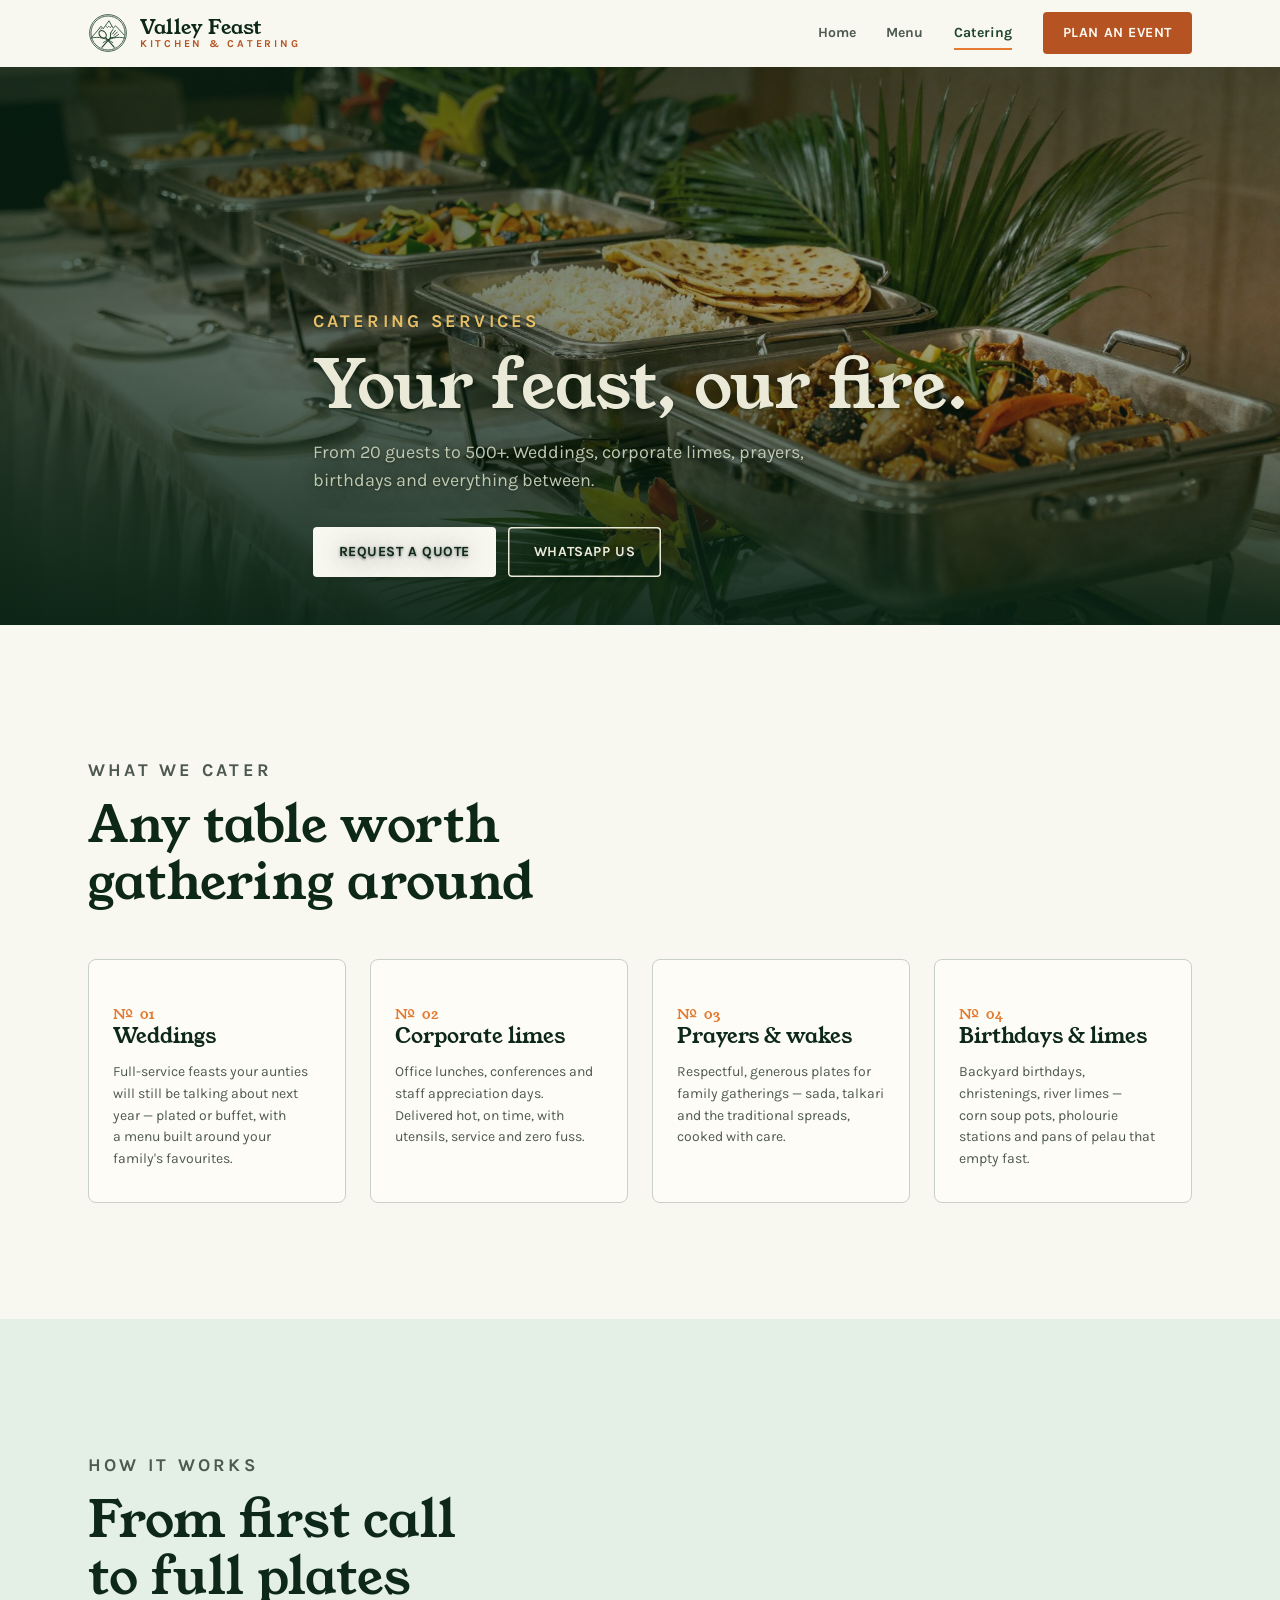
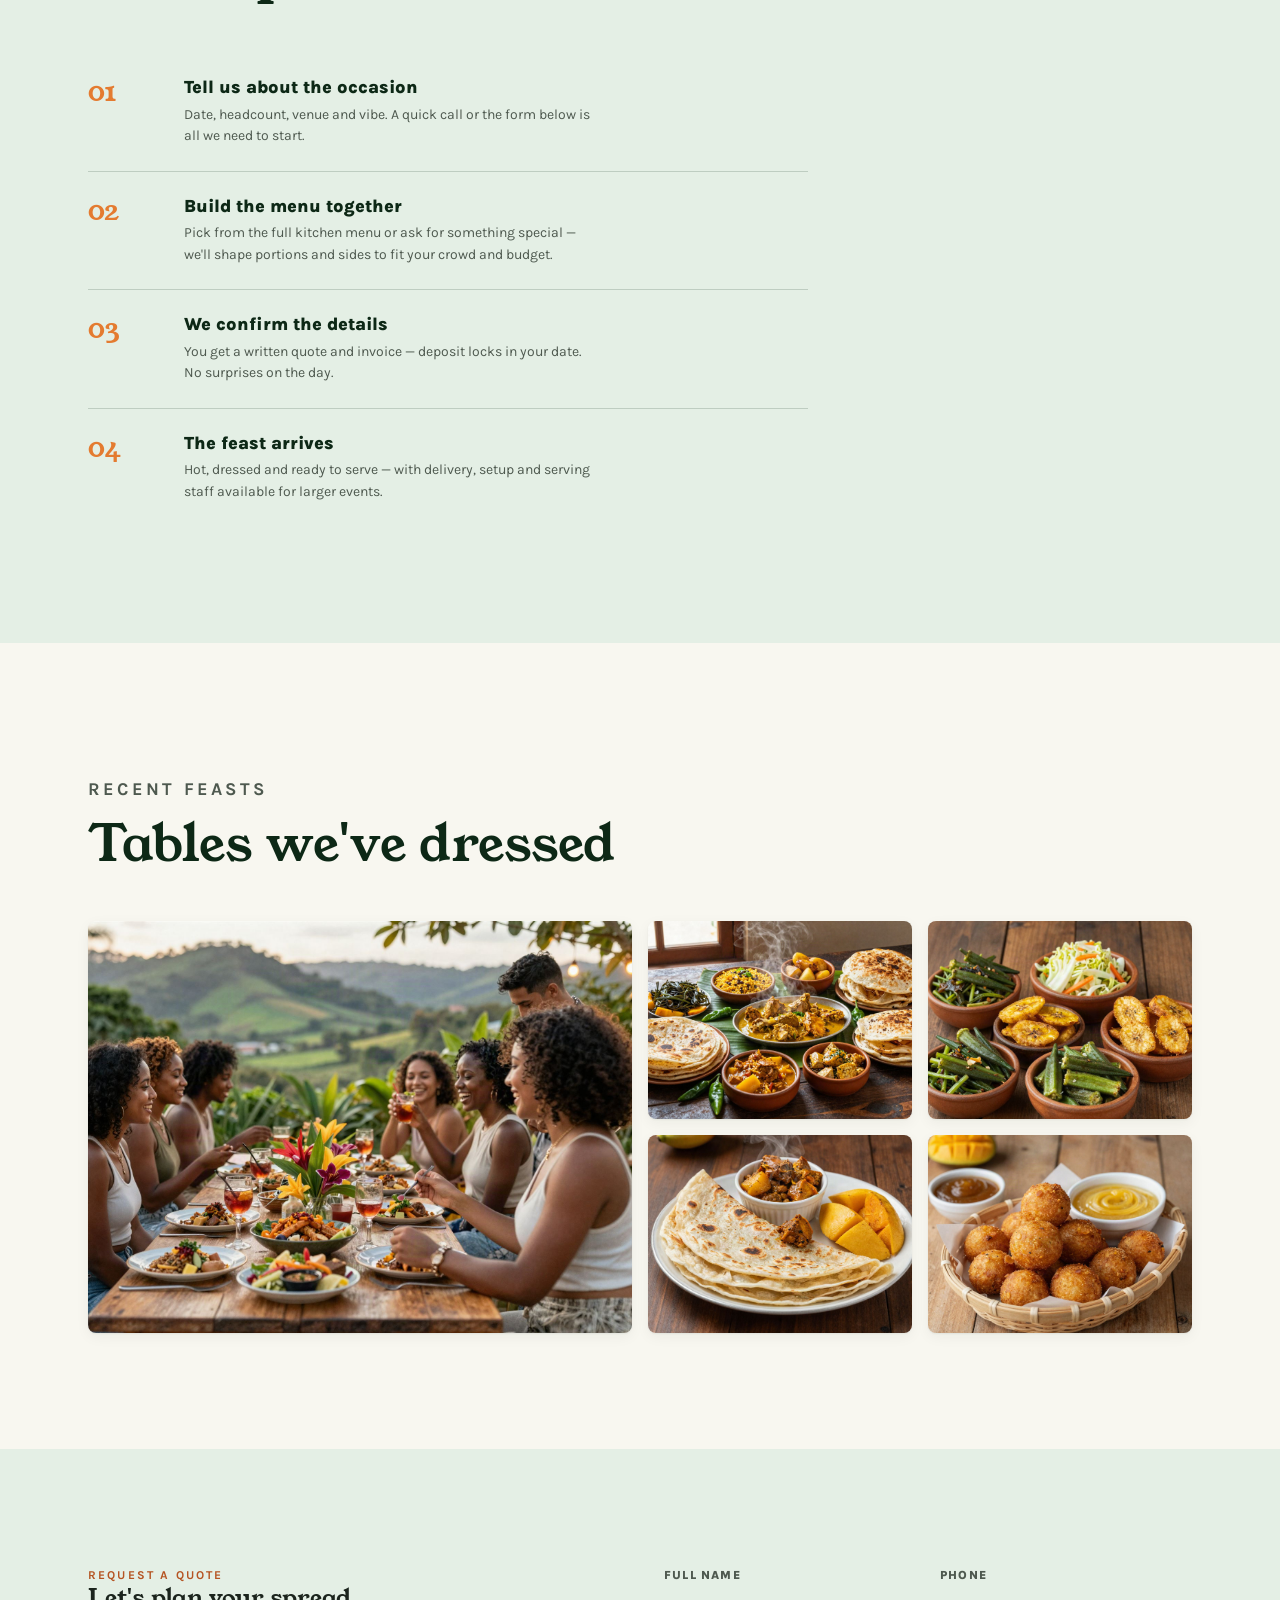
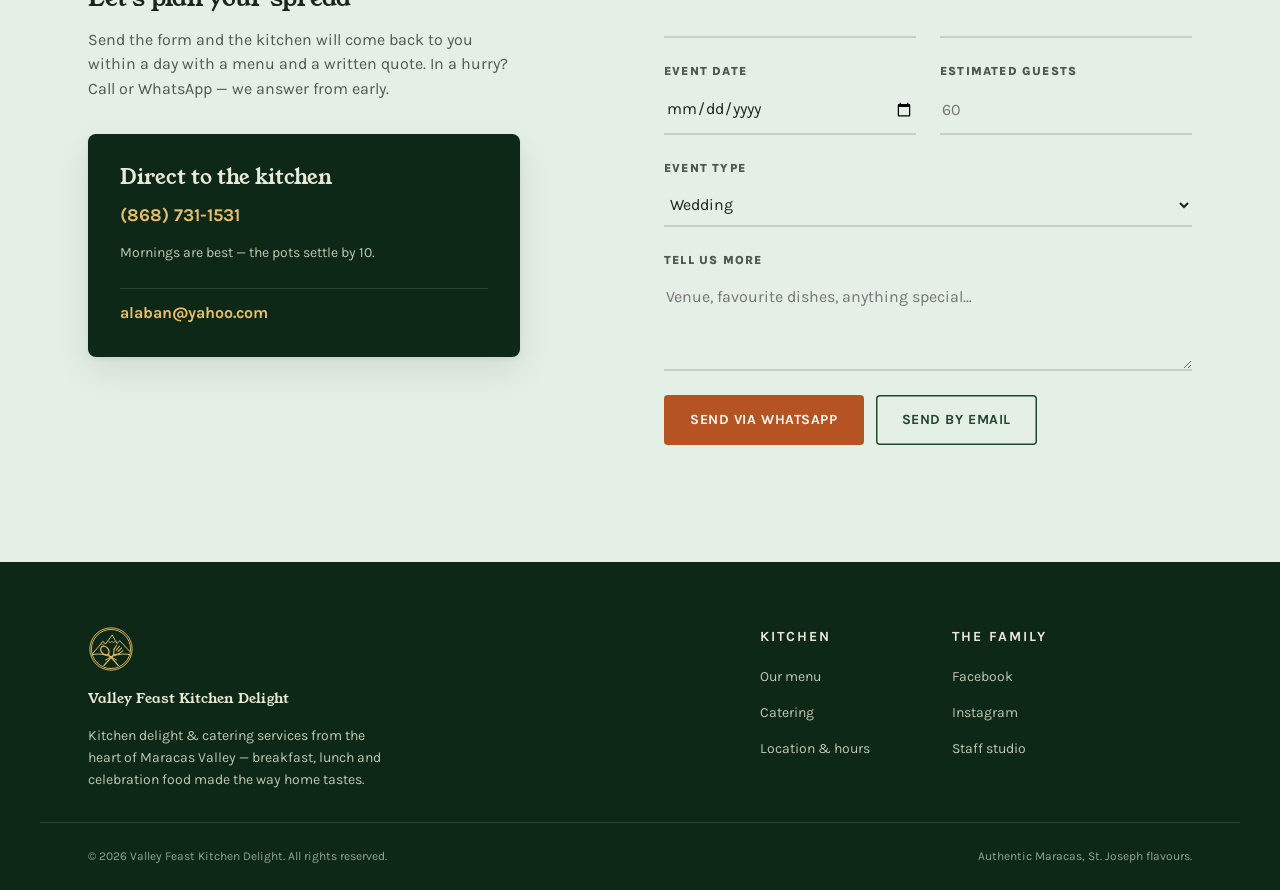
==== catering.html @ 18d293ed "Valley Feast Kitchen Delight — full site + staff studio Landing, menu and catering pages built on a " ====
<!DOCTYPE html>
<html lang="en">
<head>
<meta charset="utf-8">
<meta name="viewport" content="width=device-width, initial-scale=1.0">
<title>Catering — Valley Feast Kitchen Delight</title>
<meta name="description" content="Trinidadian catering for weddings, corporate events, prayers and parties — 20 to 500+ guests. Valley Feast brings the taste of Maracas Valley to your celebration.">
<link rel="preconnect" href="https://fonts.googleapis.com">
<link rel="preconnect" href="https://fonts.gstatic.com" crossorigin>
<link href="https://fonts.googleapis.com/css2?family=Young+Serif&family=Karla:wght@400;500;700;800&display=swap" rel="stylesheet">
<link rel="stylesheet" href="assets/css/tokens.css">
<link rel="stylesheet" href="assets/css/site.css">
<link rel="icon" type="image/svg+xml" href="assets/img/favicon.svg">
</head>
<body class="catering-page">

<header class="site-header" id="siteHeader">
  <div class="wrap site-header__inner">
    <a class="brand" href="index.html" aria-label="Valley Feast home">
      <svg class="brand__mark" viewBox="0 0 100 100" fill="none" aria-hidden="true">
        <circle cx="50" cy="50" r="46" stroke="currentColor" stroke-width="2"/>
        <circle cx="50" cy="50" r="42.5" stroke="currentColor" stroke-width="2"/>
        <path d="M9.5 60.5 L23 45 L32.5 33 L38 39.5 L52.5 19.5 L63 38 L69 32 L90.5 55" stroke="currentColor" stroke-width="2.1" stroke-linejoin="round" stroke-linecap="round"/>
        <path d="M45 33 l3.5 3.5 l3.5 -3.5 l3.5 3.5 l3.5 -3.5" stroke="currentColor" stroke-width="1.8" stroke-linejoin="round" stroke-linecap="round"/>
        <path d="M29 38.5 l2.6 2.6 l2.6 -2.6" stroke="currentColor" stroke-width="1.6" stroke-linejoin="round" stroke-linecap="round"/>
        <path d="M8.5 62.5 C 26 58, 46 63, 62 74 M91.5 62.5 C 74 58, 54 63, 38 74" stroke="currentColor" stroke-width="2.1" stroke-linecap="round"/>
        <g transform="translate(48 66) rotate(-42)">
          <ellipse cx="0" cy="-17" rx="7.8" ry="10.6" stroke="currentColor" stroke-width="2.6"/>
          <path d="M0 -6.4 V 26.5" stroke="currentColor" stroke-width="2.8" stroke-linecap="round"/>
        </g>
        <g transform="translate(52.5 66) rotate(42)">
          <path d="M0 -5 L-7.4 -14.5 M0 -5 L7.4 -14.5" stroke="currentColor" stroke-width="2.3" stroke-linecap="round"/>
          <path d="M-7.4 -14.5 L-9.4 -25 M-2.5 -16 L-3.1 -27.5 M2.5 -16 L3.1 -27.5 M7.4 -14.5 L9.4 -25" stroke="currentColor" stroke-width="2.1" stroke-linecap="round"/>
          <path d="M0 -5 V 26.5" stroke="currentColor" stroke-width="2.8" stroke-linecap="round"/>
        </g>
      </svg>
      <span class="brand__text">
        <span class="brand__name">Valley Feast</span>
        <span class="brand__sub">Kitchen &amp; Catering</span>
      </span>
    </a>
    <button class="nav-toggle" id="navToggle" aria-expanded="false" aria-controls="siteNav" aria-label="Open menu">
      <svg width="24" height="24" viewBox="0 0 24 24" fill="none" aria-hidden="true"><path d="M4 7h16M4 12h16M4 17h16" stroke="currentColor" stroke-width="2.2" stroke-linecap="round"/></svg>
    </button>
    <nav class="site-nav" id="siteNav" aria-label="Main">
      <a href="index.html">Home</a>
      <a href="menu.html">Menu</a>
      <a href="catering.html" aria-current="page">Catering</a>
      <a class="btn btn--spice" href="#quote">Plan an Event</a>
    </nav>
  </div>
</header>

<main>
  <section class="page-hero page-hero--tall">
    <div class="page-hero__media">
      <img src="assets/img/catering-spread.jpg" alt="A Caribbean catering buffet line with chafing dishes and tropical decor" fetchpriority="high">
    </div>
    <div class="wrap page-hero__content">
      <p class="eyebrow">Catering services</p>
      <h1>Your feast, our fire.</h1>
      <p data-vf="cateringNote">From 20 guests to 500+. Weddings, corporate limes, prayers, birthdays and everything between.</p>
      <div class="hero__ctas" style="margin-top: var(--sp-xl)">
        <a class="btn btn--on-dark" href="#quote">Request a quote</a>
        <a class="btn btn--ghost" style="color: var(--on-green)" data-vf-href="whatsapp" href="#" target="_blank" rel="noopener">WhatsApp us</a>
      </div>
    </div>
  </section>

  <!-- ============ Occasions ============ -->
  <section class="section">
    <div class="wrap">
      <div class="section-head reveal">
        <p class="eyebrow">What we cater</p>
        <h2>Any table worth gathering around</h2>
      </div>
      <div class="occasions">
        <article class="occasion reveal" style="--i:0">
          <p class="num">№ 01</p>
          <h3>Weddings</h3>
          <p>Full-service feasts your aunties will still be talking about next year — plated or buffet, with a menu built around your family's favourites.</p>
        </article>
        <article class="occasion reveal" style="--i:1">
          <p class="num">№ 02</p>
          <h3>Corporate limes</h3>
          <p>Office lunches, conferences and staff appreciation days. Delivered hot, on time, with utensils, service and zero fuss.</p>
        </article>
        <article class="occasion reveal" style="--i:2">
          <p class="num">№ 03</p>
          <h3>Prayers &amp; wakes</h3>
          <p>Respectful, generous plates for family gatherings — sada, talkari and the traditional spreads, cooked with care.</p>
        </article>
        <article class="occasion reveal" style="--i:3">
          <p class="num">№ 04</p>
          <h3>Birthdays &amp; limes</h3>
          <p>Backyard birthdays, christenings, river limes — corn soup pots, pholourie stations and pans of pelau that empty fast.</p>
        </article>
      </div>
    </div>
  </section>

  <!-- ============ How it works ============ -->
  <section class="section section--mist">
    <div class="wrap">
      <div class="section-head reveal">
        <p class="eyebrow">How it works</p>
        <h2>From first call to full plates</h2>
      </div>
      <div class="steps">
        <div class="step reveal" style="--i:0">
          <div>
            <h3>Tell us about the occasion</h3>
            <p>Date, headcount, venue and vibe. A quick call or the form below is all we need to start.</p>
          </div>
        </div>
        <div class="step reveal" style="--i:1">
          <div>
            <h3>Build the menu together</h3>
            <p>Pick from the full kitchen menu or ask for something special — we'll shape portions and sides to fit your crowd and budget.</p>
          </div>
        </div>
        <div class="step reveal" style="--i:2">
          <div>
            <h3>We confirm the details</h3>
            <p>You get a written quote and invoice — deposit locks in your date. No surprises on the day.</p>
          </div>
        </div>
        <div class="step reveal" style="--i:3">
          <div>
            <h3>The feast arrives</h3>
            <p>Hot, dressed and ready to serve — with delivery, setup and serving staff available for larger events.</p>
          </div>
        </div>
      </div>
    </div>
  </section>

  <!-- ============ Gallery ============ -->
  <section class="section">
    <div class="wrap">
      <div class="section-head reveal">
        <p class="eyebrow">Recent feasts</p>
        <h2>Tables we've dressed</h2>
      </div>
      <div class="gallery">
        <div class="reveal" style="--i:0"><img src="assets/img/catering-event.jpg" alt="A festive outdoor Caribbean party table at golden hour" loading="lazy"></div>
        <div class="reveal" style="--i:1"><img src="assets/img/hero-spread.jpg" alt="An abundant Trinidadian feast spread" loading="lazy"></div>
        <div class="reveal" style="--i:2"><img src="assets/img/sides-veg.jpg" alt="Colourful Trinidadian vegetable sides in rustic bowls" loading="lazy"></div>
        <div class="reveal" style="--i:3"><img src="assets/img/buss-up-shut.jpg" alt="Buss up shut roti with curried sides" loading="lazy"></div>
        <div class="reveal" style="--i:4"><img src="assets/img/pholourie.jpg" alt="Pholourie with chutneys" loading="lazy"></div>
      </div>
    </div>
  </section>

  <!-- ============ Quote ============ -->
  <section class="section section--mist" id="quote">
    <div class="wrap">
      <div class="quote-layout">
        <div class="quote-layout__info">
          <p class="eyebrow reveal" style="--i:0">Request a quote</p>
          <h2 class="reveal" style="--i:1" style="font-size: var(--text-2xl)">Let's plan your spread</h2>
          <p class="reveal" style="--i:2; margin-top: var(--sp-md); color: var(--ink-soft)">Send the form and the kitchen will come back to you within a day with a menu and a written quote. In a hurry? Call or WhatsApp — we answer from early.</p>
          <div class="direct-card reveal" style="--i:3; margin-top: var(--sp-xl)">
            <h3>Direct to the kitchen</h3>
            <a data-vf-href="tel" href="#"><span data-vf="phone">(868) 731-1531</span></a>
            <p>Mornings are best — the pots settle by 10.</p>
            <div class="sub">
              <a data-vf-href="mailto" href="#" style="font-size: var(--text-base)"><span data-vf="email">alaban@yahoo.com</span></a>
            </div>
          </div>
        </div>
        <form class="quote-layout__form quote-form reveal" id="quoteForm">
          <div class="grid2">
            <div class="field">
              <label for="q-name">Full name</label>
              <input id="q-name" name="name" type="text" autocomplete="name" required>
            </div>
            <div class="field">
              <label for="q-phone">Phone</label>
              <input id="q-phone" name="phone" type="tel" autocomplete="tel" required>
            </div>
          </div>
          <div class="grid2">
            <div class="field">
              <label for="q-date">Event date</label>
              <input id="q-date" name="date" type="date">
            </div>
            <div class="field">
              <label for="q-guests">Estimated guests</label>
              <input id="q-guests" name="guests" type="number" min="1" placeholder="60">
            </div>
          </div>
          <div class="field">
            <label for="q-type">Event type</label>
            <select id="q-type" name="type">
              <option>Wedding</option>
              <option>Corporate event</option>
              <option>Prayers / wake</option>
              <option>Birthday / lime</option>
              <option>Other</option>
            </select>
          </div>
          <div class="field">
            <label for="q-details">Tell us more</label>
            <textarea id="q-details" name="details" placeholder="Venue, favourite dishes, anything special…"></textarea>
          </div>
          <div style="display:flex; flex-wrap:wrap; gap: var(--sp-sm)">
            <button class="btn btn--spice" type="submit" data-via="whatsapp">Send via WhatsApp</button>
            <button class="btn btn--ghost" type="submit" data-via="email">Send by email</button>
          </div>
          <p id="quoteSent" hidden style="color: var(--green-mid); font-weight: 700">Your message is on its way — we'll be in touch soon.</p>
        </form>
      </div>
    </div>
  </section>
</main>

<footer class="site-footer" style="margin-top: 0">
  <div class="wrap site-footer__inner">
    <div class="site-footer__brand">
      <svg class="brand__mark" viewBox="0 0 100 100" fill="none" aria-hidden="true">
        <circle cx="50" cy="50" r="46" stroke="currentColor" stroke-width="2"/>
        <circle cx="50" cy="50" r="42.5" stroke="currentColor" stroke-width="2"/>
        <path d="M9.5 60.5 L23 45 L32.5 33 L38 39.5 L52.5 19.5 L63 38 L69 32 L90.5 55" stroke="currentColor" stroke-width="2.1" stroke-linejoin="round" stroke-linecap="round"/>
        <path d="M45 33 l3.5 3.5 l3.5 -3.5 l3.5 3.5 l3.5 -3.5" stroke="currentColor" stroke-width="1.8" stroke-linejoin="round" stroke-linecap="round"/>
        <path d="M29 38.5 l2.6 2.6 l2.6 -2.6" stroke="currentColor" stroke-width="1.6" stroke-linejoin="round" stroke-linecap="round"/>
        <path d="M8.5 62.5 C 26 58, 46 63, 62 74 M91.5 62.5 C 74 58, 54 63, 38 74" stroke="currentColor" stroke-width="2.1" stroke-linecap="round"/>
        <g transform="translate(48 66) rotate(-42)">
          <ellipse cx="0" cy="-17" rx="7.8" ry="10.6" stroke="currentColor" stroke-width="2.6"/>
          <path d="M0 -6.4 V 26.5" stroke="currentColor" stroke-width="2.8" stroke-linecap="round"/>
        </g>
        <g transform="translate(52.5 66) rotate(42)">
          <path d="M0 -5 L-7.4 -14.5 M0 -5 L7.4 -14.5" stroke="currentColor" stroke-width="2.3" stroke-linecap="round"/>
          <path d="M-7.4 -14.5 L-9.4 -25 M-2.5 -16 L-3.1 -27.5 M2.5 -16 L3.1 -27.5 M7.4 -14.5 L9.4 -25" stroke="currentColor" stroke-width="2.1" stroke-linecap="round"/>
          <path d="M0 -5 V 26.5" stroke="currentColor" stroke-width="2.8" stroke-linecap="round"/>
        </g>
      </svg>
      <p class="site-footer__wordmark">Valley Feast Kitchen Delight</p>
      <p data-vf="blurb">Kitchen delight &amp; catering services from the heart of Maracas Valley.</p>
    </div>
    <nav class="site-footer__nav1" aria-label="Site">
      <strong>Kitchen</strong>
      <a href="menu.html">Our menu</a>
      <a href="catering.html">Catering</a>
      <a href="index.html#visit">Location &amp; hours</a>
    </nav>
    <nav class="site-footer__nav2" aria-label="More">
      <strong>The family</strong>
      <a data-vf-href="facebook" href="#" target="_blank" rel="noopener">Facebook</a>
      <a data-vf-href="instagram" href="#" target="_blank" rel="noopener">Instagram</a>
      <a href="admin/index.html">Staff studio</a>
    </nav>
  </div>
  <div class="wrap site-footer__legal">
    <span>© <span id="year"></span> Valley Feast Kitchen Delight. All rights reserved.</span>
    <span>Authentic Maracas, St. Joseph flavours.</span>
  </div>
</footer>

<script src="data/menu-data.js"></script>
<script src="assets/js/store.js"></script>
<script src="assets/js/site.js"></script>
</body>
</html>
---- assets/css/tokens.css ----
/* ============================================================
   Valley Feast — Antilles Hearth design tokens
   Shared by the public site and the admin studio.
   ============================================================ */

@font-face { font-family: 'YoungSerif-Fallback'; src: local('Georgia'); size-adjust: 108%; ascent-override: 92%; }
@font-face { font-family: 'Karla-Fallback'; src: local('Arial'); size-adjust: 99%; }

:root {
  /* ---- Color · matched to the Valley Feast logo ---- */
  --green-ink:   oklch(25% 0.048 152);   /* deepest forest — headers, footer */
  --green-deep:  oklch(36% 0.062 151);   /* the logo green — primary surfaces */
  --green-mid:   oklch(46% 0.07 151);    /* hover, secondary emphasis */
  --green-soft:  oklch(88% 0.035 150);   /* tinted containers */
  --green-mist:  oklch(94% 0.018 148);   /* palest green wash */

  --cream:       oklch(97.5% 0.009 95);  /* page background — warm parchment */
  --cream-deep:  oklch(94.5% 0.014 92);  /* raised paper */
  --cream-card:  oklch(99% 0.006 95);    /* lightest card */

  --ink:         oklch(25% 0.02 150);    /* body text — green-tinted charcoal */
  --ink-soft:    oklch(45% 0.02 150);    /* secondary text */
  --ink-faint:   oklch(62% 0.015 148);   /* metadata, captions */

  --spice:       oklch(69% 0.155 52);    /* burnt orange — the accent. use sparingly */
  --spice-deep:  oklch(56% 0.14 45);
  --spice-wash:  oklch(94% 0.035 70);    /* chip backgrounds */
  --gold:        oklch(82% 0.115 85);
  --gold-wash:   oklch(95% 0.04 95);

  --on-green:       oklch(93% 0.022 100); /* the logo cream, on deep green */
  --on-green-soft:  oklch(82% 0.032 120);

  --line:        oklch(85% 0.015 140);   /* hairlines */
  --line-green:  oklch(30% 0.055 153 / .18); /* ledger rules */

  /* ---- Type ---- */
  --font-display: 'Young Serif', 'YoungSerif-Fallback', Georgia, serif;
  --font-body: 'Karla', 'Karla-Fallback', 'Segoe UI', sans-serif;

  --text-xs: 0.75rem;
  --text-sm: 0.875rem;
  --text-base: 1rem;
  --text-md: 1.125rem;
  --text-lg: 1.333rem;
  --text-xl: 1.777rem;
  --text-2xl: clamp(2rem, 1.45rem + 2.2vw, 3.16rem);
  --text-hero: clamp(2.75rem, 1.6rem + 4.6vw, 5.4rem);

  /* ---- Space · 4pt scale ---- */
  --sp-2xs: 4px;  --sp-xs: 8px;   --sp-sm: 12px;  --sp-md: 16px;
  --sp-lg: 24px;  --sp-xl: 32px;  --sp-2xl: 48px; --sp-3xl: 64px;
  --sp-4xl: 96px; --sp-5xl: 128px;
  --section-gap: clamp(72px, 6vw + 40px, 128px);
  --gutter: clamp(20px, 4vw, 48px);

  /* ---- Shape ---- */
  --r-sm: 4px;      /* buttons — “hand-trimmed” */
  --r-md: 8px;      /* images, cards */
  --r-lg: 14px;

  /* ---- Motion ---- */
  --ease-out: cubic-bezier(0.25, 1, 0.5, 1);      /* quart */
  --ease-out-expo: cubic-bezier(0.16, 1, 0.3, 1);
  --ease-in-out: cubic-bezier(0.65, 0, 0.35, 1);
  --t-fast: 140ms;
  --t-med: 280ms;
  --t-slow: 520ms;

  /* ---- Elevation · soft & long, barely-there ---- */
  --shadow-sm: 0 1px 2px oklch(25% 0.03 150 / .06), 0 4px 14px oklch(25% 0.03 150 / .05);
  --shadow-md: 0 2px 4px oklch(25% 0.03 150 / .07), 0 14px 34px oklch(25% 0.03 150 / .09);
  --shadow-lg: 0 4px 8px oklch(25% 0.03 150 / .08), 0 28px 60px oklch(25% 0.03 150 / .13);
}

/* ============ Reset ============ */
*, *::before, *::after { box-sizing: border-box; }
* { margin: 0; }
html { scroll-behavior: smooth; }
body {
  background: var(--cream);
  color: var(--ink);
  font-family: var(--font-body);
  font-size: var(--text-base);
  line-height: 1.55;
  -webkit-font-smoothing: antialiased;
  font-kerning: normal;
}
img, svg, video { display: block; max-width: 100%; }
input, button, textarea, select { font: inherit; color: inherit; }
h1, h2, h3, h4 { font-family: var(--font-display); font-weight: 400; line-height: 1.12; text-wrap: balance; }
p { text-wrap: pretty; }
a { color: inherit; }
:focus-visible { outline: 2px solid var(--spice); outline-offset: 3px; border-radius: 2px; }

::selection { background: var(--green-deep); color: var(--on-green); }

/* ============ Shared primitives ============ */
.wrap { max-width: 1200px; margin-inline: auto; padding-inline: var(--gutter); }

.eyebrow {
  font-size: var(--text-xs);
  font-weight: 700;
  letter-spacing: 0.18em;
  text-transform: uppercase;
  color: var(--spice-deep);
}

.btn {
  display: inline-flex; align-items: center; gap: var(--sp-xs);
  padding: 14px 26px;
  border: 0; border-radius: var(--r-sm);
  background: var(--green-deep); color: var(--on-green);
  font-weight: 700; font-size: var(--text-sm);
  letter-spacing: 0.04em; text-transform: uppercase; text-decoration: none;
  cursor: pointer;
  transition: background var(--t-fast) var(--ease-out), transform var(--t-fast) var(--ease-out);
}
.btn:hover { background: var(--green-mid); }
.btn:active { transform: scale(0.98); }

.btn--spice { background: var(--spice-deep); color: oklch(98% 0.01 80); }
.btn--spice:hover { background: var(--spice); }

.btn--ghost {
  background: transparent; color: var(--green-deep);
  box-shadow: inset 0 0 0 1.5px currentColor;
}
.btn--ghost:hover { background: var(--green-mist); }

.btn--on-dark { background: var(--cream); color: var(--green-ink); }
.btn--on-dark:hover { background: var(--gold-wash); }

.chip {
  display: inline-flex; align-items: center; gap: 4px;
  padding: 2px 10px; border-radius: 999px;
  font-size: var(--text-xs); font-weight: 700; letter-spacing: 0.03em;
}
.chip--veg     { background: var(--green-mist); color: var(--green-mid); }
.chip--spicy   { background: var(--spice-wash); color: var(--spice-deep); }
.chip--seafood { background: oklch(94% 0.025 230); color: oklch(48% 0.08 230); }
.chip--popular { background: var(--gold-wash); color: oklch(52% 0.1 75); }

/* ============ Reveal-on-scroll ============ */
.reveal {
  opacity: 0;
  transform: translateY(26px);
  transition: opacity 640ms var(--ease-out), transform 640ms var(--ease-out);
  transition-delay: calc(var(--i, 0) * 70ms);
}
.reveal.is-in { opacity: 1; transform: none; }

@media (prefers-reduced-motion: reduce) {
  html { scroll-behavior: auto; }
  .reveal { transform: none; transition-duration: 1ms; }
  *, *::before, *::after { animation-duration: 0.01ms !important; transition-duration: 0.01ms !important; }
}
---- assets/css/site.css ----
/* ============================================================
   Valley Feast — public site
   index · menu · catering
   ============================================================ */

/* ================= Header ================= */
.site-header {
  position: sticky; top: 0; z-index: 40;
  background: color-mix(in oklab, var(--cream) 92%, transparent);
  backdrop-filter: blur(10px);
  border-bottom: 1px solid transparent;
  transition: border-color var(--t-med) var(--ease-out);
}
.site-header.is-scrolled { border-bottom-color: var(--line); }

.site-header__inner {
  display: flex; align-items: center; justify-content: space-between;
  gap: var(--sp-lg);
  padding-block: var(--sp-sm);
}

.brand { display: flex; align-items: center; gap: var(--sp-sm); text-decoration: none; }
.brand__mark { width: 40px; height: 40px; color: var(--green-deep); flex: none; }
.brand__text { display: flex; flex-direction: column; line-height: 1.05; }
.brand__name { font-family: var(--font-display); font-size: 1.24rem; color: var(--green-ink); letter-spacing: 0.01em; }
.brand__sub { font-size: 0.66rem; font-weight: 700; letter-spacing: 0.26em; text-transform: uppercase; color: var(--spice-deep); }

.site-nav { display: flex; align-items: center; gap: clamp(var(--sp-md), 2.4vw, var(--sp-xl)); }
.site-nav a:not(.btn) {
  position: relative;
  text-decoration: none; font-weight: 700; font-size: var(--text-sm);
  color: var(--ink-soft);
  padding-block: var(--sp-xs);
  transition: color var(--t-fast) var(--ease-out);
}
.site-nav a:not(.btn):hover, .site-nav a[aria-current="page"] { color: var(--green-deep); }
.site-nav a:not(.btn)::after {
  content: ''; position: absolute; left: 0; right: 100%; bottom: 2px; height: 2px;
  background: var(--spice); transition: right var(--t-med) var(--ease-out-expo);
}
.site-nav a:not(.btn):hover::after, .site-nav a[aria-current="page"]::after { right: 0; }
.site-nav .btn { padding: 10px 20px; }

.nav-toggle { display: none; }

@media (max-width: 760px) {
  .nav-toggle {
    display: grid; place-items: center;
    width: 44px; height: 44px;
    background: none; border: 0; cursor: pointer; color: var(--green-ink);
  }
  .site-nav {
    position: absolute; top: 100%; left: 0; right: 0;
    flex-direction: column; align-items: stretch; gap: 0;
    background: var(--cream);
    border-bottom: 1px solid var(--line);
    padding: var(--sp-xs) var(--gutter) var(--sp-lg);
    display: none;
  }
  .site-nav.is-open { display: flex; }
  .site-nav a:not(.btn) { padding: var(--sp-sm) 0; font-size: var(--text-base); }
  .site-nav .btn { margin-top: var(--sp-sm); justify-content: center; }
}

/* ================= Hero ================= */
.hero {
  position: relative;
  min-height: min(92svh, 880px);
  display: grid; align-items: end;
  color: var(--on-green);
  overflow: clip;
}
.hero__media { position: absolute; inset: 0; z-index: -1; }
.hero__media img {
  width: 100%; height: 100%; object-fit: cover;
  transform: scale(1.08);
  animation: hero-settle 2.6s var(--ease-out-expo) forwards;
}
@keyframes hero-settle { to { transform: scale(1.01); } }
.hero__media::after {
  content: ''; position: absolute; inset: 0;
  background:
    linear-gradient(78deg, oklch(23% 0.045 155 / .72) 0%, oklch(23% 0.045 155 / .3) 44%, oklch(23% 0.045 155 / 0) 72%),
    linear-gradient(180deg, oklch(23% 0.045 155 / .5) 0%, oklch(23% 0.045 155 / .1) 30%,
      oklch(23% 0.045 155 / .34) 55%, oklch(23% 0.045 155 / .94) 100%);
}
.hero__content { text-shadow: 0 1px 3px oklch(20% 0.04 155 / .5), 0 2px 26px oklch(20% 0.04 155 / .6); }
.hero__content { padding-block: var(--sp-4xl) var(--sp-3xl); }
.hero__content > * { max-width: 720px; }
.hero__eyebrow { color: var(--gold); }
.hero__title {
  font-size: var(--text-hero);
  margin-top: var(--sp-md);
  letter-spacing: -0.015em;
  line-height: 1.04;
}
.hero__title em { font-style: normal; color: var(--gold); }
.hero__lede {
  margin-top: var(--sp-lg);
  font-size: var(--text-md);
  line-height: 1.65;
  max-width: 52ch;
  color: var(--on-green-soft);
}
.hero__ctas { display: flex; flex-wrap: wrap; gap: var(--sp-sm); margin-top: var(--sp-xl); }

.hero__badge {
  position: absolute; right: var(--gutter); bottom: var(--sp-3xl);
  display: none;
  text-align: center;
  transform: rotate(6deg);
}
@media (min-width: 980px) { .hero__badge { display: block; } }
.hero__badge svg { width: 150px; height: 150px; }

/* staggered entrance */
.hero [data-stagger] { opacity: 0; transform: translateY(30px); animation: rise 800ms var(--ease-out-expo) forwards; }
.hero [data-stagger="1"] { animation-delay: 120ms; }
.hero [data-stagger="2"] { animation-delay: 240ms; }
.hero [data-stagger="3"] { animation-delay: 380ms; }
.hero [data-stagger="4"] { animation-delay: 520ms; }
@keyframes rise { to { opacity: 1; transform: none; } }

/* ================= Ticker ================= */
.ticker {
  background: var(--spice-deep);
  color: oklch(97% 0.02 80);
  overflow: hidden;
  padding-block: 10px;
  transform: rotate(-0.6deg) scale(1.01);
  margin-block: -6px;
  position: relative; z-index: 2;
  box-shadow: var(--shadow-sm);
}
.ticker__track {
  display: flex; gap: var(--sp-xl); width: max-content;
  animation: ticker 46s linear infinite;
  font-family: var(--font-display);
  font-size: var(--text-md);
  letter-spacing: 0.02em;
  white-space: nowrap;
}
.ticker:hover .ticker__track { animation-play-state: paused; }
.ticker__track span { display: inline-flex; align-items: center; gap: var(--sp-xl); }
@keyframes ticker { to { transform: translateX(-50%); } }
@media (prefers-reduced-motion: reduce) { .ticker__track { animation: none; } }

/* ================= Sections ================= */
.section { padding-block: var(--section-gap); }
.section--green { background: var(--green-ink); color: var(--on-green); }
.section--mist { background: var(--green-mist); }

.section-head { max-width: 640px; margin-bottom: var(--sp-2xl); }
.section-head--center { margin-inline: auto; text-align: center; }
.section-head h2 { font-size: var(--text-2xl); color: var(--green-ink); margin-top: var(--sp-sm); }
.section--green .section-head h2 { color: var(--on-green); }
.section-head p { margin-top: var(--sp-md); color: var(--ink-soft); font-size: var(--text-md); }
.section--green .section-head p { color: var(--on-green-soft); }

/* ================= Featured dishes (landing) ================= */
.pot-grid {
  display: grid; gap: var(--sp-lg);
  grid-template-columns: repeat(12, 1fr);
}
.dish-card {
  position: relative;
  grid-column: span 12;
  border-radius: var(--r-md);
  overflow: hidden;
  text-decoration: none;
  color: var(--on-green);
  background: var(--green-ink);
  min-height: 320px;
  display: grid; align-items: end;
  box-shadow: var(--shadow-sm);
  transition: box-shadow var(--t-med) var(--ease-out), transform var(--t-med) var(--ease-out);
}
.dish-card:hover { box-shadow: var(--shadow-md); transform: translateY(-4px); }
.dish-card__img { position: absolute; inset: 0; }
.dish-card__img img {
  width: 100%; height: 100%; object-fit: cover;
  transition: transform 900ms var(--ease-out);
}
.dish-card:hover .dish-card__img img { transform: scale(1.05); }
.dish-card__img::after {
  content: ''; position: absolute; inset: 0;
  background: linear-gradient(185deg, transparent 40%, oklch(23% 0.045 155 / .87) 92%);
}
.dish-card__body { position: relative; padding: var(--sp-lg); display: grid; gap: 6px; }
.dish-card__row { display: flex; align-items: baseline; justify-content: space-between; gap: var(--sp-md); }
.dish-card__name { font-family: var(--font-display); font-size: var(--text-lg); }
.dish-card__price { font-family: var(--font-display); font-size: var(--text-lg); color: var(--gold); white-space: nowrap; }
.dish-card__desc { color: var(--on-green-soft); font-size: var(--text-sm); max-width: 46ch; }

@media (min-width: 700px) {
  .dish-card--hero { grid-column: span 7; grid-row: span 2; min-height: 560px; }
  .dish-card--hero .dish-card__name { font-size: var(--text-xl); }
  .dish-card:not(.dish-card--hero) { grid-column: span 5; min-height: 268px; }
}

.pot-more { margin-top: var(--sp-xl); text-align: center; }

/* ================= Story ================= */
.story { display: grid; gap: var(--sp-2xl); grid-template-columns: repeat(12, 1fr); align-items: center; }
.story__media { grid-column: span 12; position: relative; }
.story__media::before {
  content: ''; position: absolute; inset: var(--sp-lg) auto auto var(--sp-lg);
  right: calc(-1 * var(--sp-lg)); bottom: calc(-1 * var(--sp-lg));
  background: var(--green-soft);
  border-radius: var(--r-md);
  z-index: -1;
}
.story__media img { border-radius: var(--r-md); width: 100%; aspect-ratio: 3 / 4; object-fit: cover; box-shadow: var(--shadow-md); }
.story__text { grid-column: span 12; }
.story__text h2 { font-size: var(--text-2xl); color: var(--green-ink); margin-top: var(--sp-sm); }
.story__text > p { margin-top: var(--sp-lg); color: var(--ink-soft); font-size: var(--text-md); max-width: 58ch; }
.story__quote {
  margin-top: var(--sp-xl);
  padding-top: var(--sp-lg);
  border-top: 1px solid var(--line-green);
  font-family: var(--font-display);
  font-size: var(--text-lg);
  color: var(--green-deep);
  max-width: 44ch;
}
.story__quote footer { margin-top: var(--sp-xs); font-family: var(--font-body); font-size: var(--text-sm); font-weight: 700; color: var(--spice-deep); }
@media (min-width: 860px) {
  .story__media { grid-column: 1 / span 5; }
  .story__text { grid-column: 7 / span 6; }
}

/* ================= Catering teaser ================= */
.cater-tease { position: relative; overflow: clip; border-radius: var(--r-lg); min-height: 480px; display: grid; align-items: center; }
.cater-tease__img { position: absolute; inset: 0; }
.cater-tease__img img { width: 100%; height: 100%; object-fit: cover; }
.cater-tease__img::after {
  content: ''; position: absolute; inset: 0;
  background: linear-gradient(96deg, oklch(23% 0.045 155 / .9) 0%, oklch(23% 0.045 155 / .55) 46%, oklch(23% 0.045 155 / .06) 100%);
}
.cater-tease__body { position: relative; color: var(--on-green); padding: clamp(var(--sp-xl), 5vw, var(--sp-3xl)); max-width: 560px; }
.cater-tease__body h2 { font-size: var(--text-2xl); margin-top: var(--sp-sm); }
.cater-tease__body p { margin-top: var(--sp-md); color: var(--on-green-soft); font-size: var(--text-md); }
.cater-tease__body .btn { margin-top: var(--sp-xl); }

/* ================= Visit / contact ================= */
.visit { display: grid; gap: var(--sp-2xl); grid-template-columns: repeat(12, 1fr); }
.visit__col { grid-column: span 12; }
@media (min-width: 860px) {
  .visit__col--map { grid-column: span 5; }
  .visit__col--hours { grid-column: span 3; }
  .visit__col--holler { grid-column: span 4; }
}
.visit h3 { font-size: var(--text-lg); color: var(--green-ink); margin-bottom: var(--sp-md); }
.visit__col p { color: var(--ink-soft); }
.visit__photo { border-radius: var(--r-md); overflow: hidden; margin-bottom: var(--sp-md); box-shadow: var(--shadow-sm); }
.visit__photo img { aspect-ratio: 16 / 9; width: 100%; object-fit: cover; }

.hours-ledger { list-style: none; padding: 0; }
.hours-ledger li {
  display: flex; align-items: baseline; gap: var(--sp-xs);
  padding-block: var(--sp-sm);
}
.hours-ledger li + li { border-top: 1px solid var(--line-green); }
.hours-ledger .d { font-weight: 700; color: var(--ink); }
.hours-ledger .dots { flex: 1; border-bottom: 2px dotted var(--line-green); transform: translateY(-4px); }
.hours-ledger .h { color: var(--ink-soft); font-variant-numeric: tabular-nums; }

.holler { display: grid; gap: var(--sp-sm); }
.holler a.btn { justify-content: center; }
.holler__note { font-size: var(--text-sm); color: var(--ink-faint); text-align: center; }

/* ================= Footer ================= */
.site-footer { background: var(--green-ink); color: var(--on-green-soft); margin-top: var(--section-gap); }
.site-footer__inner {
  display: grid; gap: var(--sp-2xl);
  grid-template-columns: repeat(12, 1fr);
  padding-block: var(--sp-3xl) var(--sp-xl);
}
.site-footer__brand { grid-column: span 12; }
.site-footer__brand .brand__mark { color: var(--gold); width: 46px; height: 46px; }
.site-footer__brand p { margin-top: var(--sp-md); max-width: 38ch; font-size: var(--text-sm); }
.site-footer__wordmark { font-family: var(--font-display); color: var(--on-green); font-size: var(--text-lg); margin-top: var(--sp-md); }
.site-footer nav { display: grid; gap: var(--sp-xs); align-content: start; }
.site-footer nav strong { color: var(--on-green); font-size: var(--text-sm); letter-spacing: 0.14em; text-transform: uppercase; margin-bottom: var(--sp-xs); }
.site-footer nav a { color: var(--on-green-soft); text-decoration: none; font-size: var(--text-sm); padding-block: 3px; }
.site-footer nav a:hover { color: var(--gold); }
.site-footer__nav1 { grid-column: span 6; }
.site-footer__nav2 { grid-column: span 6; }
@media (min-width: 860px) {
  .site-footer__brand { grid-column: span 6; }
  .site-footer__nav1 { grid-column: 8 / span 2; }
  .site-footer__nav2 { grid-column: 10 / span 3; }
}
.site-footer__legal {
  border-top: 1px solid oklch(96% 0.015 120 / .14);
  padding-block: var(--sp-lg);
  display: flex; flex-wrap: wrap; gap: var(--sp-md); justify-content: space-between;
  font-size: var(--text-xs); color: oklch(70% 0.03 145);
}

/* ================= Page hero (menu & catering) ================= */
.page-hero { position: relative; display: grid; align-items: end; min-height: 44svh; color: var(--on-green); overflow: clip; }
.page-hero--tall { min-height: 62svh; }
.page-hero__media { position: absolute; inset: 0; z-index: -1; }
.page-hero__media img { width: 100%; height: 100%; object-fit: cover; }
.page-hero__media::after {
  content: ''; position: absolute; inset: 0;
  background:
    linear-gradient(78deg, oklch(23% 0.045 155 / .62) 0%, oklch(23% 0.045 155 / .22) 48%, oklch(23% 0.045 155 / 0) 75%),
    linear-gradient(180deg, oklch(23% 0.045 155 / .55) 0%, oklch(23% 0.045 155 / .3) 45%, oklch(23% 0.045 155 / .92) 100%);
}
.page-hero__content { text-shadow: 0 1px 3px oklch(20% 0.04 155 / .5), 0 2px 26px oklch(20% 0.04 155 / .6); }
.page-hero__content { padding-block: var(--sp-3xl) var(--sp-2xl); }
.page-hero__content > * { max-width: 680px; }
.page-hero__content .eyebrow { color: var(--gold); }
.page-hero h1 { font-size: clamp(2.4rem, 1.6rem + 3.4vw, 4.2rem); margin-top: var(--sp-sm); }
.page-hero p { margin-top: var(--sp-md); color: var(--on-green-soft); font-size: var(--text-md); max-width: 52ch; }

/* ================= Menu page ================= */
.menu-toolbar {
  position: sticky; top: 64px; z-index: 30;
  background: color-mix(in oklab, var(--cream) 94%, transparent);
  backdrop-filter: blur(10px);
  border-bottom: 1px solid var(--line);
  padding-block: var(--sp-sm);
}
.menu-toolbar__inner { display: flex; flex-wrap: wrap; gap: var(--sp-sm); align-items: center; justify-content: space-between; }
.menu-cats { display: flex; gap: var(--sp-xs); overflow-x: auto; scrollbar-width: none; padding-block: 2px; }
.menu-cats::-webkit-scrollbar { display: none; }
.menu-cats a {
  flex: none;
  text-decoration: none; font-weight: 700; font-size: var(--text-sm);
  color: var(--ink-soft);
  padding: 8px 16px; border-radius: 999px;
  transition: background var(--t-fast) var(--ease-out), color var(--t-fast) var(--ease-out);
}
.menu-cats a:hover { background: var(--green-mist); color: var(--green-deep); }
.menu-cats a.is-active { background: var(--green-deep); color: var(--on-green); }
.menu-filters { display: flex; gap: var(--sp-xs); }
.menu-filters button {
  border: 1.5px solid var(--line); background: none; cursor: pointer;
  padding: 6px 14px; border-radius: 999px;
  font-size: var(--text-xs); font-weight: 700; letter-spacing: 0.04em;
  color: var(--ink-soft);
  transition: all var(--t-fast) var(--ease-out);
}
.menu-filters button:hover { border-color: var(--green-mid); color: var(--green-deep); }
.menu-filters button.is-on { background: var(--spice-deep); border-color: var(--spice-deep); color: oklch(98% 0.01 80); }

.menu-section { padding-top: var(--sp-3xl); scroll-margin-top: 140px; }
.menu-section__head { display: flex; align-items: center; gap: var(--sp-lg); margin-bottom: var(--sp-lg); }
.menu-section__img { width: 92px; height: 92px; border-radius: var(--r-md); object-fit: cover; flex: none; box-shadow: var(--shadow-sm); }
.menu-section__head h2 { font-size: var(--text-xl); color: var(--green-ink); }
.menu-section__head p { color: var(--ink-faint); font-size: var(--text-sm); margin-top: 4px; }

.ledger { list-style: none; padding: 0; display: grid; }
.ledger li { padding-block: var(--sp-md); display: grid; gap: 4px; }
.ledger li + li { border-top: 1px solid var(--line-green); }
.ledger__row { display: flex; align-items: baseline; gap: var(--sp-sm); }
.ledger__name { font-family: var(--font-display); font-size: var(--text-md); color: var(--ink); }
.ledger__dots { flex: 1; border-bottom: 2px dotted var(--line-green); transform: translateY(-5px); min-width: 40px; }
.ledger__price { font-family: var(--font-display); font-size: var(--text-md); color: var(--spice-deep); white-space: nowrap; font-variant-numeric: tabular-nums; }
.ledger__price--daily { font-family: var(--font-body); font-size: var(--text-xs); font-weight: 700; letter-spacing: 0.08em; text-transform: uppercase; color: var(--ink-faint); }
.ledger__meta { display: flex; flex-wrap: wrap; align-items: center; gap: var(--sp-xs); }
.ledger__desc { color: var(--ink-soft); font-size: var(--text-sm); max-width: 62ch; }
.ledger li.is-hidden { display: none; }

@media (min-width: 900px) {
  .menu-grid--cols { display: block; columns: 2; column-gap: var(--sp-3xl); }
  .menu-grid--cols li { break-inside: avoid; }
  .menu-grid--cols li:first-child { padding-top: 0; }
}

.menu-note {
  margin-top: var(--sp-3xl);
  padding: var(--sp-lg);
  background: var(--gold-wash);
  border-radius: var(--r-md);
  display: flex; gap: var(--sp-md); align-items: start;
  color: oklch(45% 0.07 75);
  font-size: var(--text-sm);
  max-width: 620px;
}

/* ================= Catering page ================= */
.occasions { display: grid; gap: var(--sp-lg); grid-template-columns: repeat(auto-fit, minmax(240px, 1fr)); }
.occasion {
  background: var(--cream-card);
  border: 1px solid var(--line);
  border-radius: var(--r-md);
  padding: var(--sp-xl) var(--sp-lg);
  transition: border-color var(--t-med) var(--ease-out), transform var(--t-med) var(--ease-out), box-shadow var(--t-med) var(--ease-out);
}
.occasion:hover { border-color: var(--green-mid); transform: translateY(-4px); box-shadow: var(--shadow-sm); }
.occasion h3 { font-size: var(--text-lg); color: var(--green-ink); }
.occasion p { margin-top: var(--sp-sm); color: var(--ink-soft); font-size: var(--text-sm); }
.occasion .num { font-family: var(--font-display); color: var(--spice); font-size: var(--text-sm); letter-spacing: 0.1em; }

.steps { counter-reset: step; display: grid; gap: 0; max-width: 720px; }
.step { counter-increment: step; display: grid; grid-template-columns: 72px 1fr; gap: var(--sp-lg); padding-block: var(--sp-lg); }
.step + .step { border-top: 1px solid var(--line-green); }
.step::before {
  content: "0" counter(step);
  font-family: var(--font-display);
  font-size: var(--text-xl);
  color: var(--spice);
  line-height: 1;
}
.step h3 { font-size: var(--text-md); font-family: var(--font-body); font-weight: 800; color: var(--green-ink); }
.step p { margin-top: 6px; color: var(--ink-soft); font-size: var(--text-sm); max-width: 52ch; }

.quote-layout { display: grid; gap: var(--sp-2xl); grid-template-columns: repeat(12, 1fr); align-items: start; }
.quote-layout__info { grid-column: span 12; }
.quote-layout__form { grid-column: span 12; }
@media (min-width: 900px) {
  .quote-layout__info { grid-column: span 5; }
  .quote-layout__form { grid-column: 7 / span 6; }
}

.quote-form { display: grid; gap: var(--sp-lg); }
.quote-form .grid2 { display: grid; gap: var(--sp-lg); grid-template-columns: 1fr; }
@media (min-width: 560px) { .quote-form .grid2 { grid-template-columns: 1fr 1fr; } }
.field { display: grid; gap: 6px; }
.field label { font-size: var(--text-xs); font-weight: 800; letter-spacing: 0.1em; text-transform: uppercase; color: var(--ink-soft); }
.field input, .field select, .field textarea {
  border: 0; border-bottom: 2px solid var(--line);
  background: transparent;
  padding: 10px 2px;
  font-size: var(--text-base);
  transition: border-color var(--t-fast) var(--ease-out);
  border-radius: 0;
}
.field textarea { resize: vertical; min-height: 96px; }
.field input:focus, .field select:focus, .field textarea:focus { outline: none; border-bottom-color: var(--green-deep); }

.direct-card {
  background: var(--green-ink); color: var(--on-green);
  border-radius: var(--r-md);
  padding: var(--sp-xl);
  display: grid; gap: var(--sp-sm);
  box-shadow: var(--shadow-md);
}
.direct-card h3 { font-size: var(--text-lg); }
.direct-card p { color: var(--on-green-soft); font-size: var(--text-sm); }
.direct-card a { color: var(--gold); font-weight: 700; text-decoration: none; font-size: var(--text-md); }
.direct-card a:hover { text-decoration: underline; }
.direct-card .sub { margin-top: var(--sp-sm); border-top: 1px solid oklch(96% 0.015 120 / .14); padding-top: var(--sp-sm); }

.gallery { display: grid; gap: var(--sp-md); grid-template-columns: repeat(12, 1fr); }
.gallery img { border-radius: var(--r-md); width: 100%; height: 100%; object-fit: cover; box-shadow: var(--shadow-sm); }
.gallery > *:nth-child(1) { grid-column: span 12; aspect-ratio: 16/9; }
.gallery > *:nth-child(n+2) { grid-column: span 6; aspect-ratio: 4/3; }
@media (min-width: 860px) {
  .gallery > *:nth-child(1) { grid-column: span 6; grid-row: span 2; aspect-ratio: auto; }
  .gallery > *:nth-child(n+2) { grid-column: span 3; }
}
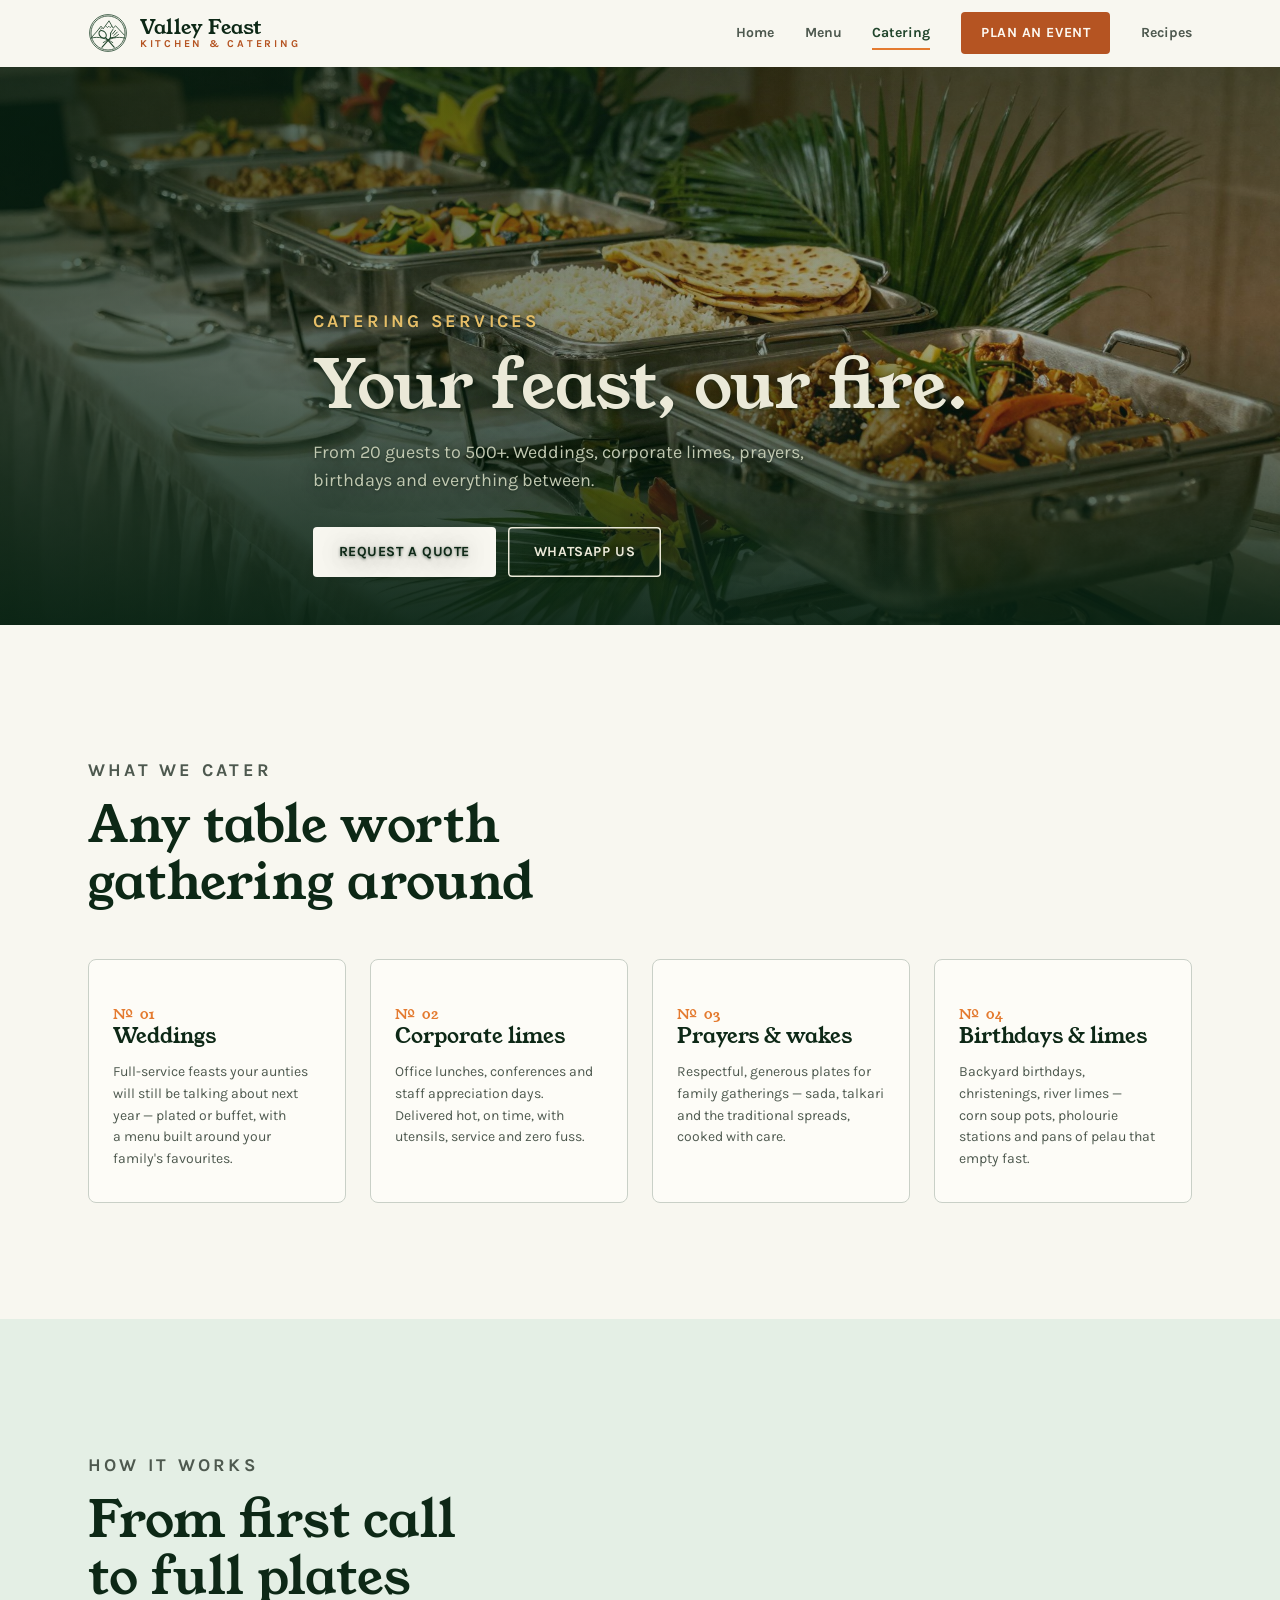
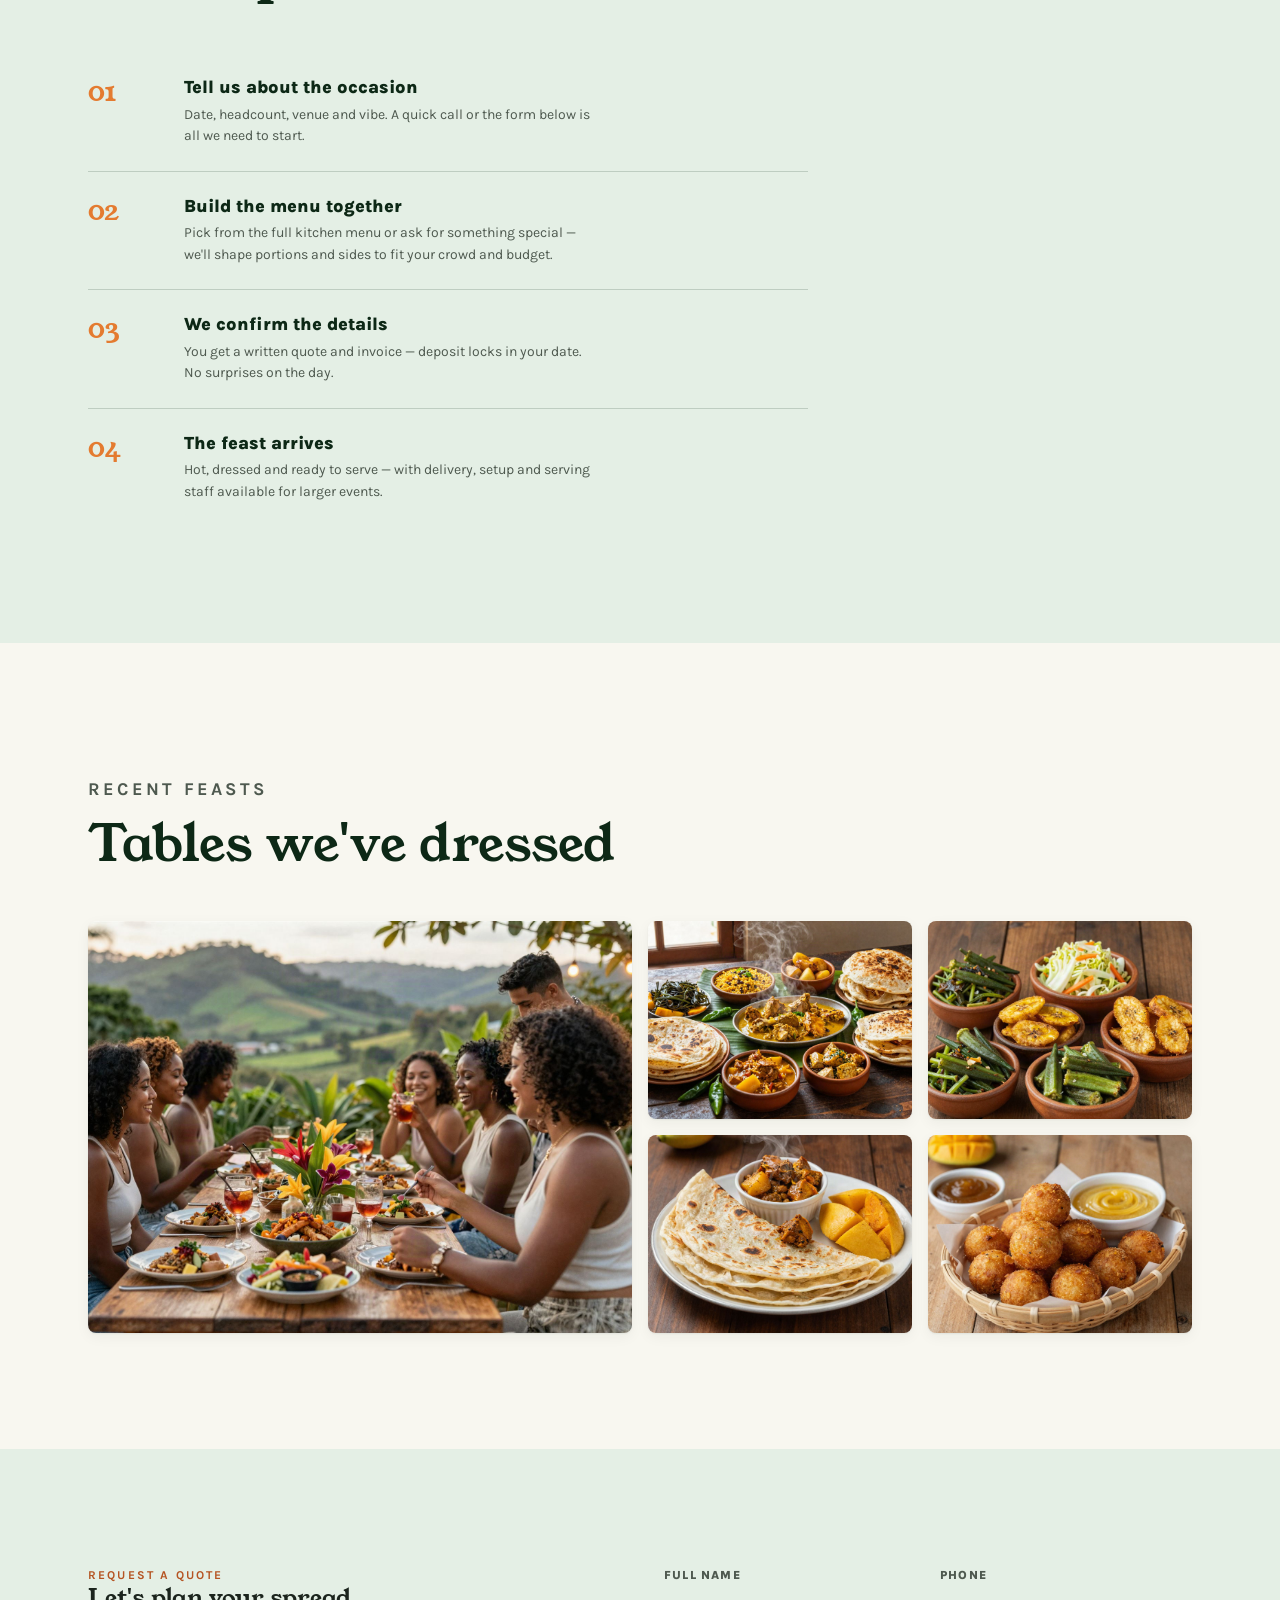
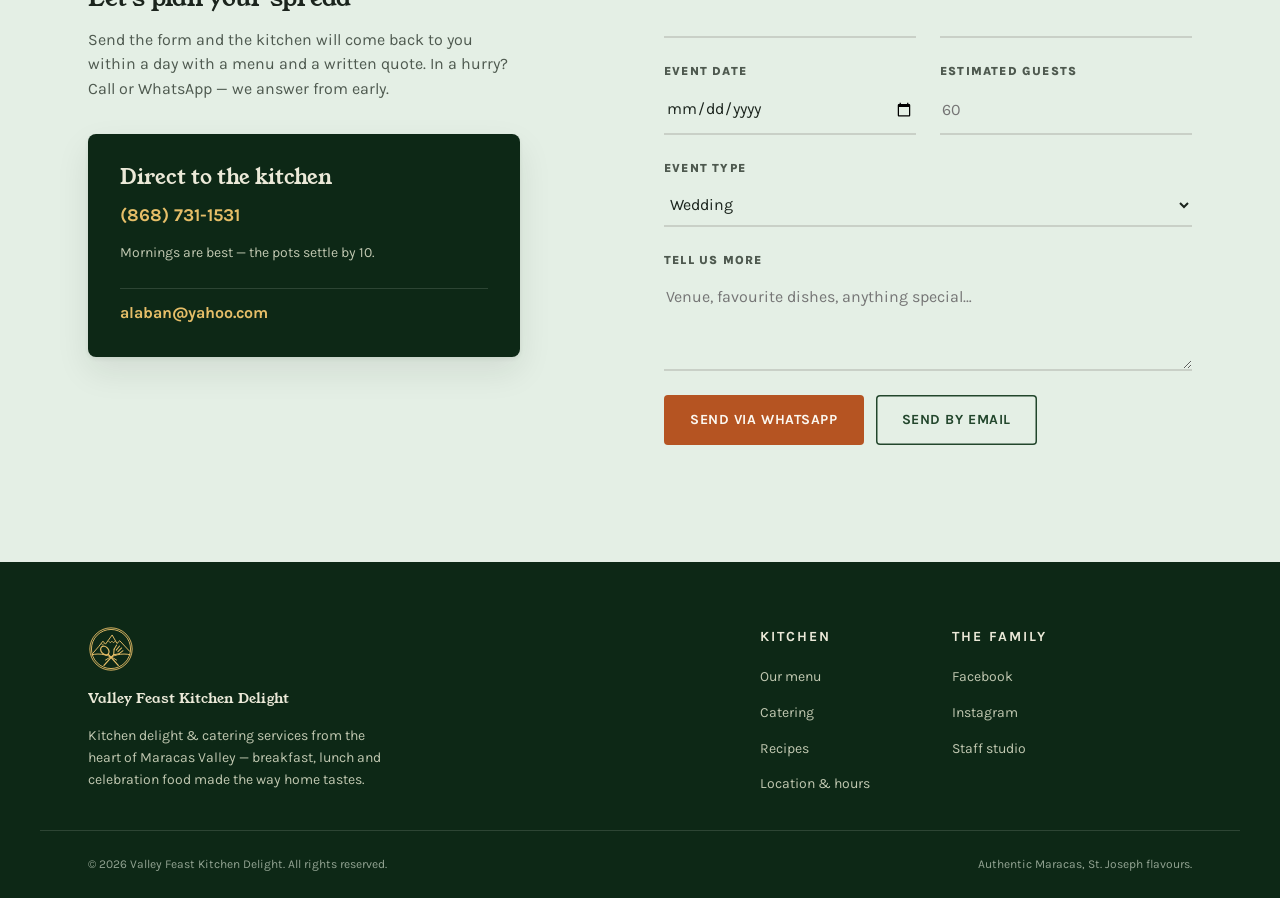
==== commit 6f2cad5c: "Add Recipes page, update navigation links, and generate QR code" ====
--- a/catering.html
+++ b/catering.html
@@ -47,6 +47,7 @@
       <a href="menu.html">Menu</a>
       <a href="catering.html" aria-current="page">Catering</a>
       <a class="btn btn--spice" href="#quote">Plan an Event</a>
+      <a href="recipes.html">Recipes</a>
     </nav>
   </div>
 </header>
@@ -242,6 +243,7 @@
       <strong>Kitchen</strong>
       <a href="menu.html">Our menu</a>
       <a href="catering.html">Catering</a>
+      <a href="recipes.html">Recipes</a>
       <a href="index.html#visit">Location &amp; hours</a>
     </nav>
     <nav class="site-footer__nav2" aria-label="More">
